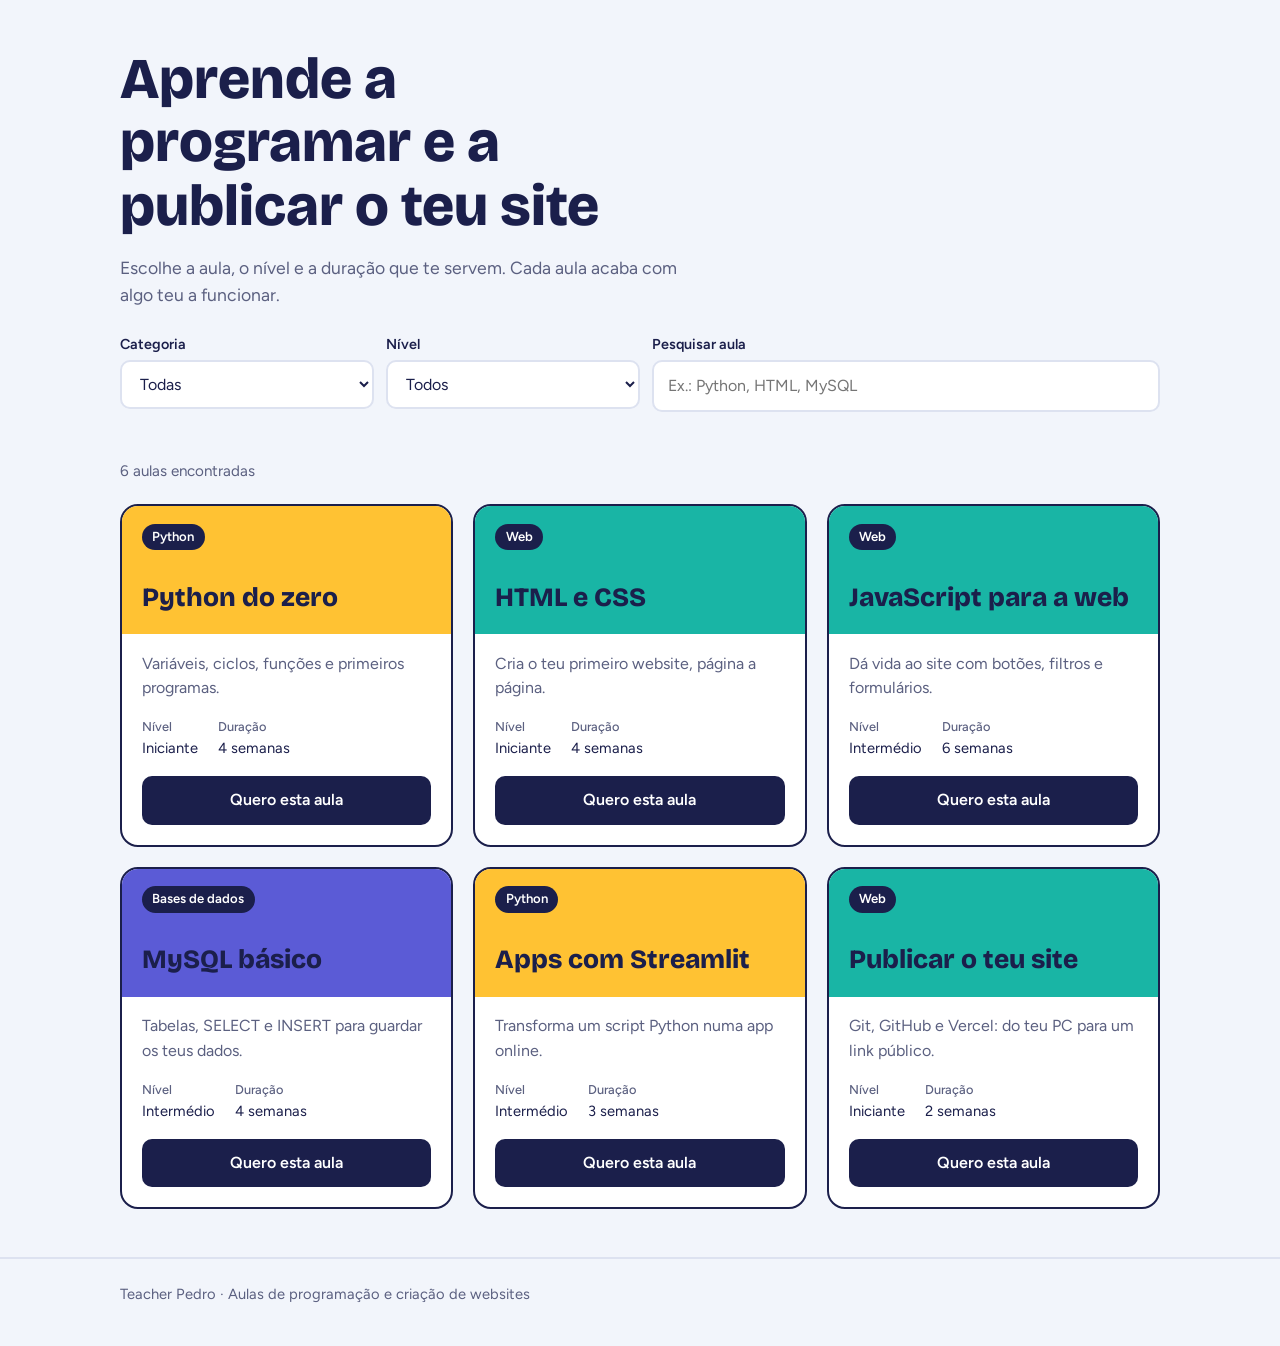
==== code.html @ f5baa3d9 "Novo catalogo" ====
<!DOCTYPE html>
<html lang="pt">
<head>
<meta charset="utf-8">
<meta name="viewport" content="width=device-width, initial-scale=1">
<title>Aulas de programação e websites | Teacher Pedro</title>
<link rel="preconnect" href="https://fonts.googleapis.com">
<link rel="preconnect" href="https://fonts.gstatic.com" crossorigin>
<link href="https://fonts.googleapis.com/css2?family=Bricolage+Grotesque:wght@600;800&family=Figtree:wght@400;500;600&display=swap" rel="stylesheet">
<link rel="stylesheet" href="catalogo.css">
</head>
<body>
<header>
  <div class="wrap">
    <h1>Aprende a programar e a publicar o teu site</h1>
    <p>Escolhe a aula, o nível e a duração que te servem. Cada aula acaba com algo teu a funcionar.</p>
    <div class="filtros" role="search">
      <div><label for="categoria">Categoria</label><select id="categoria"></select></div>
      <div><label for="nivel">Nível</label><select id="nivel"></select></div>
      <div class="busca"><label for="pesquisa">Pesquisar aula</label><input id="pesquisa" type="search" placeholder="Ex.: Python, HTML, MySQL"></div>
    </div>
  </div>
</header>

<main class="wrap">
  <p id="contagem" aria-live="polite"></p>
  <div id="grelha" class="grelha"></div>
</main>

<footer>
  <div class="wrap">Teacher Pedro &middot; Aulas de programação e criação de websites</div>
</footer>

<script>
/* ====== EDITA AQUI ======
   WHATSAPP: número com indicativo, sem + nem espaços (ex.: "923030010").
   AULAS: acrescenta, apaga ou muda as aulas. */
const WHATSAPP = "";

const AULAS = [
  {titulo:"Python do zero", descricao:"Variáveis, ciclos, funções e primeiros programas.", categoria:"Python", nivel:"Iniciante", duracao:"4 semanas"},
  {titulo:"HTML e CSS", descricao:"Cria o teu primeiro website, página a página.", categoria:"Web", nivel:"Iniciante", duracao:"4 semanas"},
  {titulo:"JavaScript para a web", descricao:"Dá vida ao site com botões, filtros e formulários.", categoria:"Web", nivel:"Intermédio", duracao:"6 semanas"},
  {titulo:"MySQL básico", descricao:"Tabelas, SELECT e INSERT para guardar os teus dados.", categoria:"Bases de dados", nivel:"Intermédio", duracao:"4 semanas"},
  {titulo:"Apps com Streamlit", descricao:"Transforma um script Python numa app online.", categoria:"Python", nivel:"Intermédio", duracao:"3 semanas"},
  {titulo:"Publicar o teu site", descricao:"Git, GitHub e Vercel: do teu PC para um link público.", categoria:"Web", nivel:"Iniciante", duracao:"2 semanas"}
];

const CORES = {"Python":"var(--python)","Web":"var(--web)","Bases de dados":"var(--db)","JavaScript":"var(--js)"};
const $ = id => document.getElementById(id);
const esc = s => String(s ?? "").replace(/[&<>"']/g, c => ({"&":"&amp;","<":"&lt;",">":"&gt;",'"':"&quot;","'":"&#39;"}[c]));
const unicos = k => [...new Set(AULAS.map(a => a[k]).filter(Boolean))].sort();

function preencher(sel, todos, valores){
  $(sel).innerHTML = [todos, ...valores].map((v,i) => `<option value="${i?esc(v):""}">${esc(v)}</option>`).join("");
}
preencher("categoria","Todas",unicos("categoria"));
preencher("nivel","Todos",unicos("nivel"));

function ligacao(aula){
  const msg = encodeURIComponent("Olá! Tenho interesse na aula: " + aula.titulo);
  return WHATSAPP ? `https://wa.me/${WHATSAPP}?text=${msg}` : "#";
}

function cartao(a){
  const cor = CORES[a.categoria] || "var(--outro)";
  const href = ligacao(a);
  const alvo = WHATSAPP ? ' target="_blank" rel="noopener"' : "";
  return `<article class="aula">
    <div class="topo" style="--cor:${cor}">
      <span class="tag">${esc(a.categoria)}</span>
      <h2>${esc(a.titulo)}</h2>
    </div>
    <div class="corpo">
      <p>${esc(a.descricao)}</p>
      <div class="meta">
        <span><b>Nível</b>${esc(a.nivel)}</span>
        <span><b>Duração</b>${esc(a.duracao)}</span>
      </div>
      <a class="btn" href="${href}"${alvo}>Quero esta aula</a>
    </div>
  </article>`;
}

function mostrar(){
  const cat = $("categoria").value, niv = $("nivel").value;
  const q = $("pesquisa").value.trim().toLowerCase();
  const lista = AULAS.filter(a =>
    (!cat || a.categoria === cat) &&
    (!niv || a.nivel === niv) &&
    (!q || (a.titulo + " " + a.descricao).toLowerCase().includes(q))
  );
  $("contagem").textContent = lista.length === 1 ? "1 aula encontrada" : lista.length + " aulas encontradas";
  $("grelha").innerHTML = lista.length ? lista.map(cartao).join("") :
    `<div class="vazio">Nenhuma aula encontrada. Limpa a pesquisa ou muda os filtros.<br><button type="button" id="limpar">Limpar filtros</button></div>`;
  const l = $("limpar");
  if(l) l.onclick = () => { $("categoria").value = ""; $("nivel").value = ""; $("pesquisa").value = ""; mostrar(); };
}
["categoria","nivel"].forEach(id => $(id).addEventListener("change", mostrar));
$("pesquisa").addEventListener("input", mostrar);
mostrar();
</script>
</body>
</html>
---- catalogo.css ----
:root{
  --ink:#1b1f4b; --muted:#5b6080; --bg:#f2f5fb; --card:#fff; --line:#dde2f0;
  --python:#ffc233; --web:#19b5a5; --db:#5b5bd6; --js:#ff7a59; --outro:#8a94b8;
}
*{box-sizing:border-box}
html{scroll-padding-top:1rem}
body{margin:0;background:var(--bg);color:var(--ink);font-family:Figtree,system-ui,sans-serif;line-height:1.55}
h1,h2,h3{font-family:"Bricolage Grotesque",Figtree,system-ui,sans-serif;line-height:1.1;margin:0}
.wrap{max-width:1080px;margin:0 auto;padding:0 1.25rem}
header{padding:3rem 0 1.5rem}
header h1{font-size:clamp(2rem,6vw,3.6rem);font-weight:800;max-width:14ch}
header p{max-width:52ch;color:var(--muted);font-size:1.1rem;margin:1rem 0 0}
.filtros{display:grid;grid-template-columns:1fr 1fr;gap:.75rem;margin:1.5rem 0 .5rem}
.filtros .busca{grid-column:1/-1}
label{display:block;font-weight:600;font-size:.9rem;margin-bottom:.3rem}
select,input{width:100%;padding:.75rem .9rem;border:2px solid var(--line);border-radius:10px;background:#fff;color:var(--ink);font:inherit}
select:focus-visible,input:focus-visible,button:focus-visible,a:focus-visible{outline:3px solid var(--db);outline-offset:2px}
#contagem{color:var(--muted);margin:1rem 0 1.25rem;font-size:.95rem}
.grelha{display:grid;grid-template-columns:repeat(auto-fill,minmax(290px,1fr));gap:1.25rem;padding-bottom:3rem}
.aula{background:var(--card);border:2px solid var(--ink);border-radius:18px;overflow:hidden;display:flex;flex-direction:column}
.topo{background:var(--cor);padding:1.1rem 1.25rem 1.4rem;color:var(--ink);min-height:128px;display:flex;flex-direction:column;justify-content:space-between;gap:1.5rem}
.topo .tag{align-self:flex-start;background:var(--ink);color:#fff;font-size:.82rem;font-weight:600;padding:.2rem .65rem;border-radius:99px}
.topo h2{font-size:1.65rem;font-weight:800}
.corpo{padding:1.1rem 1.25rem 1.25rem;display:flex;flex-direction:column;gap:1rem;flex:1}
.corpo p{margin:0;color:var(--muted)}
.meta{display:flex;gap:1.25rem;font-size:.92rem;margin-top:auto}
.meta b{display:block;font-size:.8rem;color:var(--muted);font-weight:500}
.btn{display:inline-block;text-align:center;background:var(--ink);color:#fff;text-decoration:none;font-weight:600;padding:.75rem 1rem;border-radius:10px}
.btn:hover{background:#2b3190}
.vazio{grid-column:1/-1;background:#fff;border:2px dashed var(--line);border-radius:14px;padding:2rem;text-align:center;color:var(--muted)}
.vazio button{margin-top:.75rem;font:inherit;font-weight:600;padding:.6rem 1rem;border-radius:10px;border:2px solid var(--ink);background:#fff;color:var(--ink);cursor:pointer}
footer{border-top:2px solid var(--line);padding:1.5rem 0 2.5rem;color:var(--muted);font-size:.92rem}
@media(min-width:720px){.filtros{grid-template-columns:1fr 1fr 2fr}.filtros .busca{grid-column:auto}}
@media(prefers-reduced-motion:no-preference){.btn{transition:background .15s}}
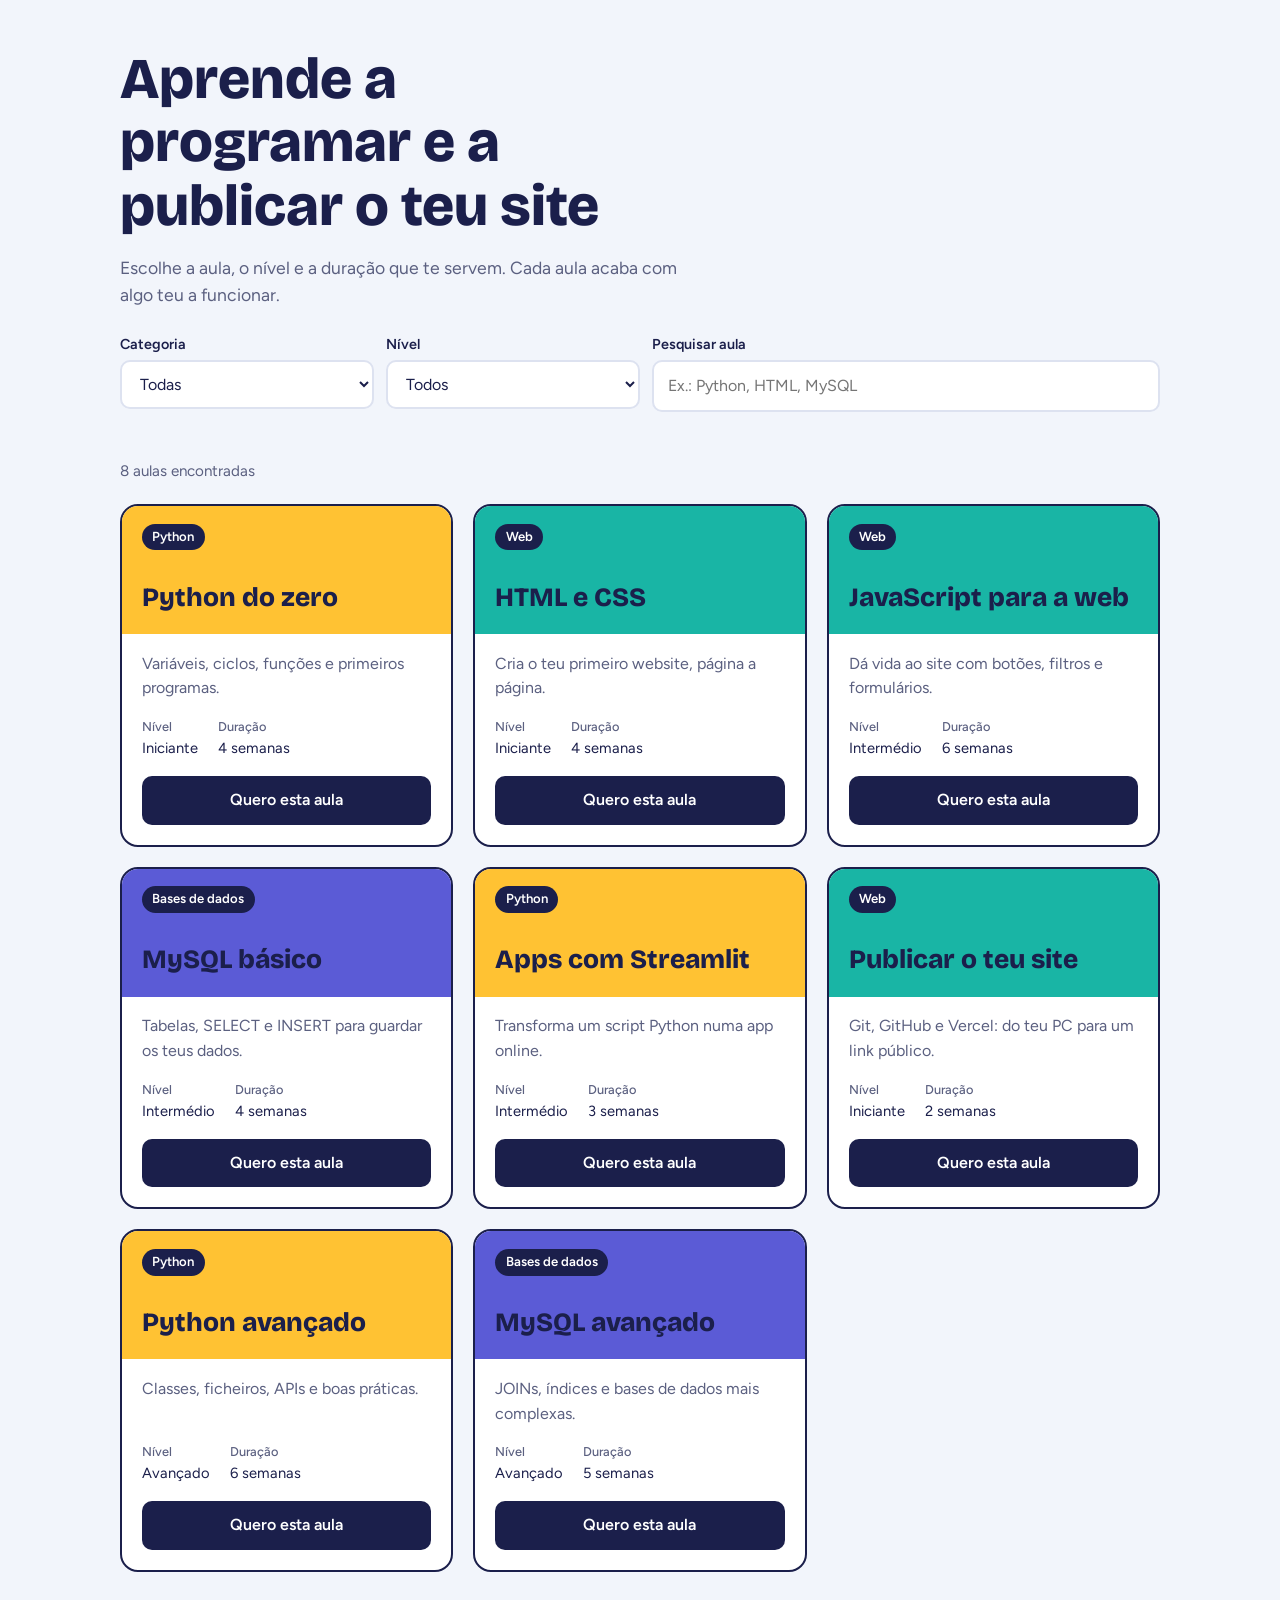
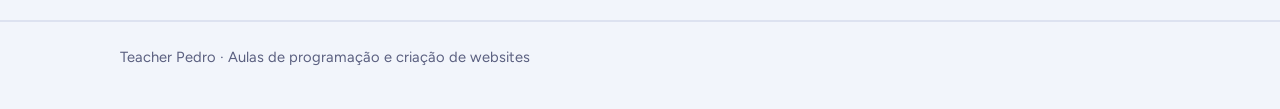
==== commit 3bb00070: "Acrescenta nível avançado" ====
--- a/code.html
+++ b/code.html
@@ -35,7 +35,7 @@
 /* ====== EDITA AQUI ======
    WHATSAPP: número com indicativo, sem + nem espaços (ex.: "923030010").
    AULAS: acrescenta, apaga ou muda as aulas. */
-const WHATSAPP = "";
+const WHATSAPP = "923030010";
 
 const AULAS = [
   {titulo:"Python do zero", descricao:"Variáveis, ciclos, funções e primeiros programas.", categoria:"Python", nivel:"Iniciante", duracao:"4 semanas"},
@@ -43,8 +43,12 @@
   {titulo:"JavaScript para a web", descricao:"Dá vida ao site com botões, filtros e formulários.", categoria:"Web", nivel:"Intermédio", duracao:"6 semanas"},
   {titulo:"MySQL básico", descricao:"Tabelas, SELECT e INSERT para guardar os teus dados.", categoria:"Bases de dados", nivel:"Intermédio", duracao:"4 semanas"},
   {titulo:"Apps com Streamlit", descricao:"Transforma um script Python numa app online.", categoria:"Python", nivel:"Intermédio", duracao:"3 semanas"},
-  {titulo:"Publicar o teu site", descricao:"Git, GitHub e Vercel: do teu PC para um link público.", categoria:"Web", nivel:"Iniciante", duracao:"2 semanas"}
+  {titulo:"Publicar o teu site", descricao:"Git, GitHub e Vercel: do teu PC para um link público.", categoria:"Web", nivel:"Iniciante", duracao:"2 semanas"},
+  {titulo:"Python avançado", descricao:"Classes, ficheiros, APIs e boas práticas.", categoria:"Python", nivel:"Avançado", duracao:"6 semanas"},
+  {titulo:"MySQL avançado", descricao:"JOINs, índices e bases de dados mais complexas.", categoria:"Bases de dados", nivel:"Avançado", duracao:"5 semanas"}
 ];
+
+const ORDEM_NIVEIS = ["Iniciante","Intermédio","Avançado"];
 
 const CORES = {"Python":"var(--python)","Web":"var(--web)","Bases de dados":"var(--db)","JavaScript":"var(--js)"};
 const $ = id => document.getElementById(id);
@@ -55,7 +59,7 @@
   $(sel).innerHTML = [todos, ...valores].map((v,i) => `<option value="${i?esc(v):""}">${esc(v)}</option>`).join("");
 }
 preencher("categoria","Todas",unicos("categoria"));
-preencher("nivel","Todos",unicos("nivel"));
+preencher("nivel","Todos",ORDEM_NIVEIS.filter(n => AULAS.some(a => a.nivel === n)));
 
 function ligacao(aula){
   const msg = encodeURIComponent("Olá! Tenho interesse na aula: " + aula.titulo);
